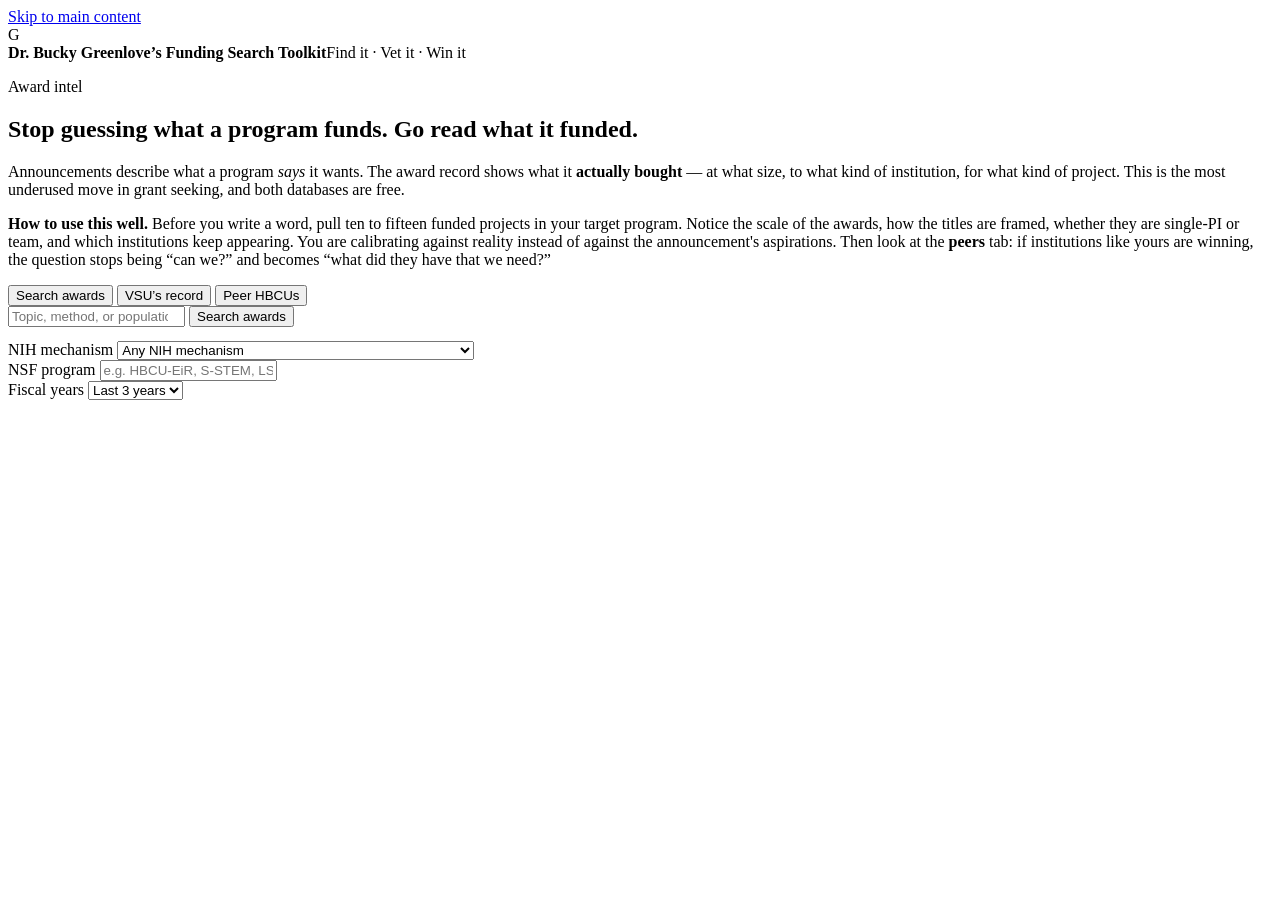
==== awards.html @ 8340f930 "Initial commit — pages, config, README" ====
<!DOCTYPE html>
<html lang="en">
<head>
<meta charset="utf-8">
<meta name="viewport" content="width=device-width,initial-scale=1">
<title>Award Intel — Dr. Bucky Greenlove’s Funding Search Toolkit</title>
<meta name="description" content="What actually got funded: recent awards by program, Virginia State University's own award record, and what peer HBCUs are winning — live from NIH RePORTER and NSF Award Search.">
<link rel="preconnect" href="https://fonts.googleapis.com"><link rel="preconnect" href="https://fonts.gstatic.com" crossorigin>
<link href="https://fonts.googleapis.com/css2?family=Fraunces:opsz,wght@9..144,600;9..144,700&family=Public+Sans:ital,wght@0,400;0,600;0,700;1,400&display=swap" rel="stylesheet">
<link rel="stylesheet" href="assets/style.css?v=f9cb0a4c">
<link rel="icon" href="data:image/svg+xml,<svg xmlns='http://www.w3.org/2000/svg' viewBox='0 0 100 100'><rect width='100' height='100' rx='12' fill='%2314291F'/><text y='72' x='50' font-size='62' text-anchor='middle' fill='%23B34A1E' font-family='Georgia,serif' font-weight='bold'>G</text></svg>">
</head>
<body>
<a class="skip" href="#main">Skip to main content</a>
<header class="site">
  <div class="wrap"><div class="brandbar">
    <div class="mark" aria-hidden="true">G</div>
    <div class="brandtxt"><strong>Dr. Bucky Greenlove’s Funding Search Toolkit</strong><span>Find it · Vet it · Win it</span></div>
  </div></div>
  <nav class="main" aria-label="Main"><div class="wrap navslot"></div></nav>
</header>

<section class="hero">
  <div class="wrap">
    <p class="kicker">Award intel</p>
    <h1>Stop guessing what a program funds. Go read what it funded.</h1>
    <p>Announcements describe what a program <em>says</em> it wants. The award record shows what it <strong>actually bought</strong> — at what size, to what kind of institution, for what kind of project. This is the most underused move in grant seeking, and both databases are free.</p>
  </div>
</section>

<main id="main"><div class="wrap">

  <div class="note"><strong>How to use this well.</strong> Before you write a word, pull ten to fifteen funded projects in your target program. Notice the scale of the awards, how the titles are framed, whether they are single-PI or team, and which institutions keep appearing. You are calibrating against reality instead of against the announcement's aspirations. Then look at the <strong>peers</strong> tab: if institutions like yours are winning, the question stops being “can we?” and becomes “what did they have that we need?”</p></div>

  <div class="tabs" role="tablist">
    <button role="tab" id="tab-prog" aria-controls="p-prog" aria-selected="true">Search awards</button>
    <button role="tab" id="tab-vsu" aria-controls="p-vsu" aria-selected="false">VSU’s record</button>
    <button role="tab" id="tab-peer" aria-controls="p-peer" aria-selected="false">Peer HBCUs</button>
  </div>

  <!-- ======== SEARCH ======== -->
  <div id="p-prog" role="tabpanel" aria-labelledby="tab-prog">
    <form class="card" id="fProg" style="margin-bottom:1.2rem">
      <div class="searchbig" style="margin-bottom:.9rem">
        <input type="search" id="qText" placeholder="Topic, method, or population — e.g. health disparities, teacher preparation, food security" aria-label="Search funded awards">
        <button class="btn orange" type="submit">Search awards</button>
      </div>
      <div class="grid g3" style="gap:.8rem">
        <div><label for="qMech">NIH mechanism</label>
          <select id="qMech">
            <option value="">Any NIH mechanism</option>
            <option value="R15">R15 — AREA/REAP (undergraduate-serving institutions)</option>
            <option value="SC1,SC2,SC3">SC1–SC3 — SCORE (MSI-focused)</option>
            <option value="R01">R01 — the standard research project</option>
            <option value="R21">R21 — exploratory/developmental</option>
            <option value="R03">R03 — small grant</option>
            <option value="U54,P20">U54 / P20 — centers and partnerships (RCMI-type)</option>
            <option value="K01,K08,K23,K99">K-series — career development</option>
            <option value="R25,T34,R16">R25 / T34 / R16 — education and training</option>
          </select></div>
        <div><label for="qNsf">NSF program</label>
          <input type="text" id="qNsf" placeholder="e.g. HBCU-EiR, S-STEM, LSAMP"></div>
        <div><label for="qYears">Fiscal years</label>
          <select id="qYears">
            <option value="2025,2026">Last 2 years</option>
            <option value="2024,2025,2026" selected>Last 3 years</option>
            <option value="2022,2023,2024,2025,2026">Last 5 years</option>
          </select></div>
      </div>
    </form>
    <div id="outProg"></div>
  </div>

  <!-- ======== VSU ======== -->
  <div id="p-vsu" role="tabpanel" aria-labelledby="tab-vsu" hidden>
    <div class="note ok"><strong>Why this matters beyond curiosity.</strong> Capacity narratives, institutional-commitment sections, and “prior support” statements all need real numbers, and reviewers distrust narratives without them. This is also the fastest way to find an internal collaborator who has already won from the agency you are targeting.</div>
    <div class="toolbar">
      <label for="vsuOrg" class="sr">Institution</label>
      <input type="text" id="vsuOrg" value="VIRGINIA STATE UNIVERSITY" style="max-width:340px">
      <button class="btn orange sm" id="vsuGo">Pull award record</button>
      <span class="spacer"></span>
      <button class="btn ghost sm" id="vsuCsv" disabled>⬇ CSV</button>
    </div>
    <div id="outVsu"></div>
  </div>

  <!-- ======== PEERS ======== -->
  <div id="p-peer" role="tabpanel" aria-labelledby="tab-peer" hidden>
    <div class="note"><strong>The comparison set.</strong> Howard · NC A&amp;T · Morgan State · Florida A&amp;M · Jackson State · Tennessee State · Prairie View A&amp;M · Alabama A&amp;M · Delaware State · Norfolk State · Hampton · Clark Atlanta · Tuskegee · Texas Southern · Virginia State. NSF results are not restricted to this list — NSF’s API filters by program and keyword rather than by institution set, so read the NSF rows as national context.</div>
    <form class="card" id="fPeer" style="margin-bottom:1.2rem">
      <div class="searchbig">
        <label for="peerText" class="sr">Topic filter for peer comparison</label>
        <input type="search" id="peerText" placeholder="Optional topic filter — leave blank to see everything these institutions won">
        <button class="btn orange" type="submit">Compare</button>
      </div>
    </form>
    <div id="outPeer"></div>
  </div>

</div></main>
<footer class="site"><div class="wrap footslot"></div></footer>
<script src="assets/app.js?v=0dada977"></script>
<script>
(function(){
'use strict';
var LAST={};

var tabs=[['tab-prog','p-prog'],['tab-vsu','p-vsu'],['tab-peer','p-peer']];
tabs.forEach(function(t){
  document.getElementById(t[0]).addEventListener('click',function(){
    tabs.forEach(function(o){
      document.getElementById(o[0]).setAttribute('aria-selected',o[0]===t[0]?'true':'false');
      document.getElementById(o[1]).hidden=o[0]!==t[0];
    });
  });
});

function money(n){
  if(!n) return '—';
  if(n>=1e6) return '$'+(n/1e6).toFixed(n%1e6===0?0:2)+'M';
  if(n>=1e3) return '$'+Math.round(n/1e3)+'K';
  return '$'+n;
}
function card(a){
  var e=TK.esc;
  return '<article class="res '+(a.source==='NIH'?'federal':'foundation')+'">'+
    '<h3><a href="'+e(a.url)+'" target="_blank" rel="noopener">'+e(a.title||'(untitled)')+'</a></h3>'+
    '<p class="spons">'+e(a.org)+(a.state?' · '+e(a.state):'')+'</p>'+
    '<div class="meta">'+
      '<span><b>'+e(a.source)+'</b>'+(a.admin&&a.admin!==a.source?' '+e(a.admin):'')+'</span>'+
      '<span><b>Award:</b> '+e(money(a.amount))+'</span>'+
      '<span><b>FY:</b> '+e(a.year||'—')+'</span>'+
      (a.program?'<span><b>Program:</b> '+e(a.program)+'</span>':'')+
      (a.pi?'<span><b>PI:</b> '+e(a.pi)+'</span>':'')+
    '</div></article>';
}
function summary(d,label){
  var e=TK.esc;
  var h='<div class="grid g3" style="margin-bottom:1.2rem">'+
    '<div class="stat"><b>'+d.count+'</b><span>awards found'+(label?' — '+e(label):'')+'</span></div>'+
    '<div class="stat"><b>'+money(d.totalDollars)+'</b><span>total obligated across these awards</span></div>'+
    '<div class="stat"><b>'+money(d.medianAward)+'</b><span>median award size — size your ask to this</span></div>'+
  '</div>';
  if(d.topOrgs&&d.topOrgs.length>1){
    h+='<h3>Who is winning</h3><div class="scroll"><table class="tbl"><thead><tr><th>Institution</th><th style="width:130px">Total</th></tr></thead><tbody>'+
      d.topOrgs.map(function(o){return '<tr><td>'+e(o.key)+'</td><td>'+money(o.value)+'</td></tr>';}).join('')+
    '</tbody></table></div>';
  }
  if(d.topPrograms&&d.topPrograms.length>1){
    h+='<h3>Most common mechanisms and programs</h3><div class="chips" style="margin-bottom:1rem">'+
      d.topPrograms.map(function(p){return '<span class="chip">'+e(p.key)+' · '+p.value+'</span>';}).join('')+'</div>';
  }
  return h;
}
function run(body,box,label,key){
  var el=document.getElementById(box);
  el.innerHTML='<div class="empty"><span class="spin" style="border-color:rgba(30,39,33,.25);border-top-color:var(--green)"></span> Querying NIH RePORTER and NSF Award Search…</div>';
  return fetch('/.netlify/functions/awards',{method:'POST',headers:{'Content-Type':'application/json'},body:JSON.stringify(body)})
    .then(function(r){return r.json();})
    .then(function(d){
      if(key) LAST[key]=d;
      if(d.error&&!(d.hits||[]).length){ el.innerHTML='<div class="note danger"><strong>'+TK.esc(d.error)+'</strong> '+TK.esc(d.detail||'')+'</div>'; return d; }
      if(!d.hits||!d.hits.length){
        el.innerHTML='<div class="empty"><h3>No awards matched.</h3><p>Both databases match literally. Try a broader term, drop the mechanism filter, or widen the year range. A genuinely empty result is itself informative — it may mean the program is new, or that you are describing the work in vocabulary the agency does not use.</p></div>';
        return d;
      }
      el.innerHTML=summary(d,label)+'<h3>The awards</h3>'+d.hits.map(card).join('')+
        (d.errors&&d.errors.length?'<div class="note warn" style="margin-top:1rem"><strong>Partial results.</strong> One source did not respond: '+TK.esc(d.errors.join('; '))+'</div>':'');
      return d;
    })
    .catch(function(){
      el.innerHTML='<div class="note danger"><strong>Could not reach the award databases.</strong> Try again in a moment, or search directly at <a href="https://reporter.nih.gov/" rel="noopener">RePORTER</a> and <a href="https://www.nsf.gov/awardsearch/" rel="noopener">NSF Award Search</a>.</div>';
    });
}

document.getElementById('fProg').addEventListener('submit',function(e){
  e.preventDefault();
  var mech=document.getElementById('qMech').value;
  run({mode:'program',
       text:document.getElementById('qText').value.trim(),
       activityCodes:mech?mech.split(','):[],
       nsfProgram:document.getElementById('qNsf').value.trim(),
       years:document.getElementById('qYears').value.split(',').map(Number),
       limit:40},'outProg',document.getElementById('qText').value.trim()||'all');
});
document.getElementById('vsuGo').addEventListener('click',function(){
  var org=document.getElementById('vsuOrg').value.trim();
  run({mode:'org',org:org,years:[2021,2022,2023,2024,2025,2026],limit:50},'outVsu',org,'vsu')
    .then(function(d){ document.getElementById('vsuCsv').disabled=!(d&&d.hits&&d.hits.length); });
});
document.getElementById('vsuCsv').addEventListener('click',function(){
  var d=LAST.vsu; if(!d||!d.hits) return;
  TK.csv(d.hits.map(function(a){
    return {Source:a.source,Title:a.title,Institution:a.org,Amount:a.amount,'Fiscal year':a.year,
            Program:a.program,PI:a.pi,'Award number':a.num,URL:a.url};
  }),'award-record.csv');
});
document.getElementById('fPeer').addEventListener('submit',function(e){
  e.preventDefault();
  run({mode:'peers',text:document.getElementById('peerText').value.trim(),
       years:[2023,2024,2025,2026],limit:50},'outPeer','peer institutions');
});

/* Deep link: awards.html?q=health+disparities runs the search on load */
var pre=new URLSearchParams(location.search).get('q');
if(pre){ document.getElementById('qText').value=pre; document.getElementById('fProg').dispatchEvent(new Event('submit')); }
})();
</script>
</body>
</html>
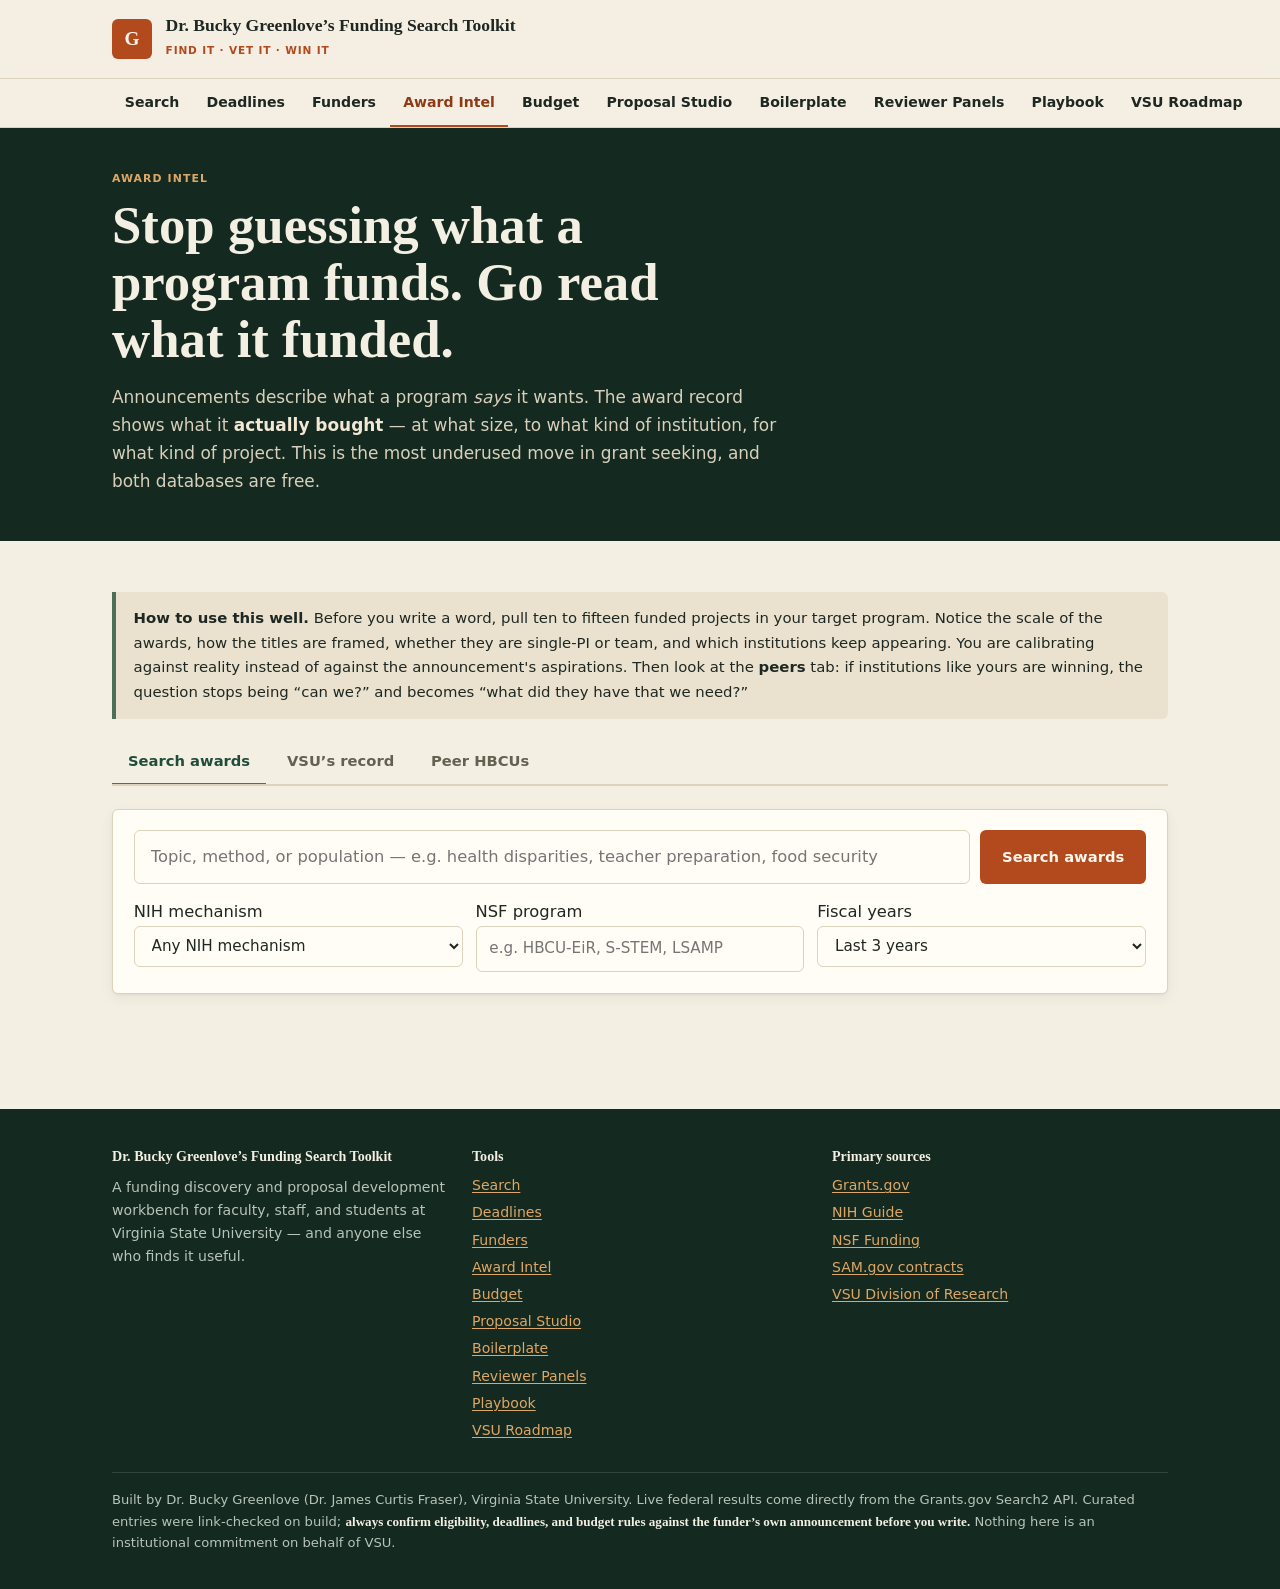
==== commit 8d7e472c: "Add Foundation 990s page" ====
--- a/awards.html
+++ b/awards.html
@@ -7,7 +7,7 @@
 <meta name="description" content="What actually got funded: recent awards by program, Virginia State University's own award record, and what peer HBCUs are winning — live from NIH RePORTER and NSF Award Search.">
 <link rel="preconnect" href="https://fonts.googleapis.com"><link rel="preconnect" href="https://fonts.gstatic.com" crossorigin>
 <link href="https://fonts.googleapis.com/css2?family=Fraunces:opsz,wght@9..144,600;9..144,700&family=Public+Sans:ital,wght@0,400;0,600;0,700;1,400&display=swap" rel="stylesheet">
-<link rel="stylesheet" href="assets/style.css?v=f9cb0a4c">
+<link rel="stylesheet" href="assets/style.css?v=ec5a332d">
 <link rel="icon" href="data:image/svg+xml,<svg xmlns='http://www.w3.org/2000/svg' viewBox='0 0 100 100'><rect width='100' height='100' rx='12' fill='%2314291F'/><text y='72' x='50' font-size='62' text-anchor='middle' fill='%23B34A1E' font-family='Georgia,serif' font-weight='bold'>G</text></svg>">
 </head>
 <body>
@@ -99,7 +99,7 @@
 
 </div></main>
 <footer class="site"><div class="wrap footslot"></div></footer>
-<script src="assets/app.js?v=0dada977"></script>
+<script src="assets/app.js?v=b1414f6b"></script>
 <script>
 (function(){
 'use strict';
--- a/assets/style.css
+++ b/assets/style.css
@@ -0,0 +1,209 @@
+/* Dr. Bucky Greenlove's Funding Search Toolkit
+   Design system matched to the Research Project Toolkit:
+   Fraunces + Public Sans, cream ground, deep-green bands, rust accents. */
+:root{
+  /* core palette — taken from the Research Project Toolkit */
+  --ink:#1E2721; --bg:#F4EFE3; --cream:#F4EFE3; --paper:#FFFDF6;
+  --tint:#EAE2CF; --line:#DCD3BC; --line-s:#EDE6D6; --muted:#63614F;
+  --green:#1F4D3A; --deep:#14291F; --olive:#4E6E58;
+  --rust:#B34A1E; --rust-d:#8E3A16; --amber:#8A5C10; --sand:#DFA765;
+  /* semantic */
+  --ok:#1F4D3A; --warn:#8A5C10; --danger:#9B2C14; --info:#4E6E58;
+  --r:6px;
+  --shadow:0 1px 2px rgba(30,39,33,.05),0 4px 14px rgba(30,39,33,.06);
+  --shadow-l:0 2px 6px rgba(30,39,33,.07),0 12px 30px rgba(30,39,33,.11);
+  --sans:'Public Sans',system-ui,-apple-system,BlinkMacSystemFont,'Segoe UI',sans-serif;
+  --serif:Fraunces,Georgia,'Times New Roman',serif;
+}
+*,*::before,*::after{box-sizing:border-box}
+html{scroll-behavior:smooth}
+body{margin:0;font-family:var(--sans);font-size:1.02rem;line-height:1.65;color:var(--ink);background:var(--bg);-webkit-font-smoothing:antialiased}
+h1,h2,h3,h4{font-family:var(--serif);color:var(--ink);font-weight:600}
+h1{font-size:clamp(2.1rem,4.6vw,3.3rem);line-height:1.08;margin:.6rem 0 1rem}
+h2{font-size:clamp(1.55rem,3vw,2.2rem);color:var(--green);margin:2.2rem 0 .6rem;line-height:1.18}
+h3{font-size:1.04rem;font-weight:700;margin:1.6rem 0 .4rem;line-height:1.3}
+h4{font-size:.95rem;font-family:var(--sans);font-weight:700;margin:1.2rem 0 .4rem}
+p{margin:0 0 1rem}
+a{color:var(--rust-d);text-decoration-thickness:1px;text-underline-offset:2px}
+a:hover{color:var(--green)}
+code,kbd{font-family:ui-monospace,SFMono-Regular,Menlo,Consolas,monospace;font-size:.88em;background:var(--tint);padding:.12em .38em;border-radius:4px;color:var(--deep)}
+:focus-visible{outline:3px solid var(--rust);outline-offset:2px;border-radius:4px}
+.skip{position:absolute;left:-9999px;top:0;background:var(--deep);color:var(--cream);padding:.7rem 1.1rem;z-index:200}
+.skip:focus{left:.5rem;top:.5rem}
+.wrap{max-width:1120px;margin:0 auto;padding:0 clamp(1.1rem,4vw,2rem)}
+.narrow{max-width:840px}
+
+/* ---------- header ---------- */
+header.site{position:sticky;top:0;z-index:50;background:rgba(244,239,227,.94);backdrop-filter:blur(6px);border-bottom:1px solid var(--line)}
+.brandbar{display:flex;align-items:center;gap:.85rem;padding:.95rem 0;flex-wrap:wrap}
+.mark{width:40px;height:40px;border-radius:var(--r);background:var(--rust);display:grid;place-items:center;font-family:var(--serif);font-weight:700;font-size:1.2rem;color:#FFF8EE;flex:none}
+.brandtxt strong{display:block;font-family:var(--serif);font-size:1.1rem;color:var(--ink);line-height:1.2;font-weight:600}
+.brandtxt span{font-size:.66rem;color:var(--rust);letter-spacing:.08em;text-transform:uppercase;font-weight:700}
+nav.main{border-top:1px solid var(--line);overflow-x:auto;scrollbar-width:thin}
+nav.main ul{display:flex;list-style:none;margin:0;padding:0;gap:.1rem;min-width:max-content}
+nav.main a{display:block;padding:.7rem .8rem;color:var(--ink);text-decoration:none;font-size:.88rem;font-weight:600;border-bottom:2px solid transparent;white-space:nowrap}
+nav.main a:hover{color:var(--rust-d);background:rgba(220,211,188,.35)}
+nav.main a[aria-current=page]{color:var(--rust-d);border-bottom-color:var(--rust)}
+
+/* ---------- hero ---------- */
+.hero{position:relative;overflow:hidden;background:var(--deep);color:var(--cream);padding:2.6rem 0 2.8rem}
+.hero h1{color:var(--cream);max-width:22ch}
+.hero p{max-width:62ch;color:#D8D0BC;font-size:1.06rem;margin-bottom:0}
+.hero strong{color:#F2E8D5}
+.hero .kicker{color:var(--sand);font-weight:700;font-size:.68rem;letter-spacing:.1em;text-transform:uppercase;margin-bottom:.5rem}
+.band{background:var(--tint)}
+
+/* ---------- layout ---------- */
+main{padding:2rem 0 4rem}
+.cols{display:grid;grid-template-columns:290px 1fr;gap:1.75rem;align-items:start}
+@media(max-width:900px){.cols{grid-template-columns:1fr}}
+.card{background:var(--paper);border:1px solid var(--line);border-radius:var(--r);padding:1.3rem;box-shadow:var(--shadow)}
+.grid{display:grid;gap:1rem}
+.g2{grid-template-columns:repeat(auto-fit,minmax(300px,1fr))}
+.g3{grid-template-columns:repeat(auto-fit,minmax(250px,1fr))}
+
+/* ---------- filters ---------- */
+.filters{position:sticky;top:6.2rem}
+@media(max-width:900px){.filters{position:static}}
+.fgroup{border-bottom:1px solid var(--line-s);padding:.85rem 0}
+.fgroup:last-child{border-bottom:0;padding-bottom:0}
+.fgroup>summary{cursor:pointer;font-weight:700;font-size:.72rem;color:var(--rust);text-transform:uppercase;letter-spacing:.08em;list-style:none;display:flex;justify-content:space-between;align-items:center}
+.fgroup>summary::-webkit-details-marker{display:none}
+.fgroup>summary::after{content:"−";font-size:1.1rem;color:var(--muted)}
+.fgroup:not([open])>summary::after{content:"+"}
+.fgroup .opts{margin-top:.7rem;max-height:250px;overflow:auto}
+label.opt{display:flex;gap:.55rem;align-items:flex-start;font-size:.9rem;padding:.24rem 0;cursor:pointer;color:var(--ink)}
+label.opt input{margin-top:.32rem;accent-color:var(--green);flex:none}
+label.opt .n{margin-left:auto;color:var(--muted);font-size:.78rem;font-variant-numeric:tabular-nums;padding-left:.4rem}
+
+/* ---------- forms ---------- */
+input[type=text],input[type=search],input[type=number],input[type=date],select,textarea{width:100%;padding:.62rem .8rem;border:1px solid var(--line);border-radius:var(--r);font:inherit;font-size:.95rem;color:var(--ink);background:var(--paper)}
+textarea{min-height:110px;resize:vertical;font-size:.9rem}
+.searchbig{display:flex;gap:.6rem;flex-wrap:wrap}
+.searchbig input{flex:1;min-width:240px;font-size:1.02rem;padding:.78rem 1rem}
+.btn{display:inline-flex;align-items:center;gap:.45rem;padding:.72rem 1.25rem;border-radius:var(--r);border:2px solid transparent;font:inherit;font-size:.92rem;font-weight:700;cursor:pointer;text-decoration:none;background:var(--green);color:#F4EFE3;transition:background .15s,border-color .15s}
+.btn:hover{background:var(--deep);color:#F4EFE3}
+.btn.orange{background:var(--rust);color:#FFF8EE}
+.btn.orange:hover{background:var(--rust-d);color:#FFF8EE}
+.btn.ghost{background:var(--paper);color:var(--ink);border-color:var(--line)}
+.btn.ghost:hover{background:var(--tint);color:var(--rust-d);border-color:var(--sand)}
+.btn.sm{padding:.4rem .75rem;font-size:.82rem}
+.btn:disabled{opacity:.5;cursor:not-allowed}
+.toolbar{display:flex;gap:.6rem;align-items:center;flex-wrap:wrap;margin-bottom:1rem}
+.toolbar .count{font-weight:700;color:var(--ink);font-size:.95rem}
+.toolbar .spacer{flex:1}
+
+/* ---------- tabs ---------- */
+.tabs{display:flex;gap:.3rem;border-bottom:2px solid var(--line);margin-bottom:1.4rem;overflow-x:auto}
+.tabs button{background:none;border:0;border-bottom:3px solid transparent;margin-bottom:-2px;padding:.65rem 1rem;font:inherit;font-weight:700;font-size:.92rem;color:var(--muted);cursor:pointer;white-space:nowrap}
+.tabs button[aria-selected=true]{color:var(--green);border-bottom-color:var(--rust)}
+.tabs button:hover{color:var(--rust-d)}
+
+/* ---------- results ---------- */
+.res{background:var(--paper);border:1px solid var(--line);border-left:4px solid var(--green);border-radius:var(--r);padding:1.05rem 1.15rem;margin-bottom:.85rem;box-shadow:var(--shadow);transition:box-shadow .15s}
+.res:hover{box-shadow:var(--shadow-l)}
+.res.federal{border-left-color:var(--green)}
+.res.foundation{border-left-color:var(--rust)}
+.res.state{border-left-color:var(--olive)}
+.res.nonprofit{border-left-color:var(--amber)}
+.res h3{margin:0 0 .3rem;font-size:1.04rem;font-family:var(--sans);font-weight:700;line-height:1.35}
+.res h3 a{color:var(--green);text-decoration:none}
+.res h3 a:hover{text-decoration:underline;color:var(--rust-d)}
+.res .spons{font-size:.85rem;color:var(--muted);font-weight:600;margin-bottom:.5rem}
+.res .desc{font-size:.93rem;margin:0 0 .7rem}
+.res .meta{display:flex;flex-wrap:wrap;gap:.4rem .9rem;font-size:.83rem;color:var(--ink);border-top:1px solid var(--line-s);padding-top:.6rem}
+.res .meta b{font-weight:700}
+.res .elig{font-size:.85rem;color:var(--muted);margin:.5rem 0 0;padding-top:.5rem;border-top:1px dotted var(--line)}
+.chips{display:flex;flex-wrap:wrap;gap:.32rem;margin:.55rem 0 0}
+.chip{font-size:.66rem;font-weight:700;padding:.18rem .5rem;border-radius:20px;background:var(--tint);color:var(--green);border:1px solid var(--line);letter-spacing:.04em;text-transform:uppercase}
+.chip.hbcu{background:#F6E3D6;border-color:#E3B392;color:var(--rust-d)}
+.chip.eval{background:#DCE8E0;border-color:#AFC9B9;color:var(--green)}
+.chip.new{background:#F1E6CC;border-color:#DFC98F;color:var(--amber)}
+.star{background:none;border:0;cursor:pointer;font-size:1.25rem;line-height:1;color:var(--muted);padding:0 0 0 .5rem;float:right}
+.star:hover{color:var(--rust)}
+.star[aria-pressed=true]{color:var(--amber)}
+.due{font-weight:700;font-size:.76rem;padding:.16rem .5rem;border-radius:4px;white-space:nowrap;letter-spacing:.02em}
+.due.soon{background:#F7DED6;color:var(--danger)}
+.due.near{background:#F5E7C8;color:var(--amber)}
+.due.open{background:#DCE8E0;color:var(--green)}
+.empty{text-align:center;padding:3rem 1rem;color:var(--muted)}
+.empty h3{color:var(--green);font-size:1.3rem;font-family:var(--serif)}
+
+/* ---------- callouts ---------- */
+.note{border-left:4px solid var(--olive);background:var(--tint);padding:.9rem 1.1rem;border-radius:0 var(--r) var(--r) 0;margin:1.2rem 0;font-size:.93rem}
+.note.warn{border-left-color:var(--amber);background:#F6ECD5}
+.note.danger{border-left-color:var(--danger);background:#F8E5DE}
+.note.ok{border-left-color:var(--green);background:#E2ECE4}
+.note p:last-child{margin-bottom:0}
+
+/* ---------- tables ---------- */
+.tbl{width:100%;border-collapse:collapse;font-size:.9rem;margin:1rem 0;background:var(--paper)}
+.tbl th,.tbl td{text-align:left;padding:.62rem .8rem;border-bottom:1px solid var(--line);vertical-align:top}
+.tbl th{background:var(--green);color:var(--cream);font-weight:700;font-size:.72rem;text-transform:uppercase;letter-spacing:.07em}
+.tbl tbody tr:nth-child(even){background:#FBF7EC}
+.scroll{overflow-x:auto;-webkit-overflow-scrolling:touch}
+
+/* ---------- prompt blocks ---------- */
+.prompt{background:var(--deep);color:#DCE4DA;border-radius:var(--r);overflow:hidden;margin:1rem 0;box-shadow:var(--shadow)}
+.prompt .ptop{display:flex;align-items:center;gap:.6rem;padding:.6rem .9rem;background:rgba(244,239,227,.08);border-bottom:1px solid rgba(244,239,227,.14)}
+.prompt .ptop b{font-size:.8rem;color:var(--cream);letter-spacing:.03em}
+.prompt .ptop .spacer{flex:1}
+.prompt pre{margin:0;padding:1rem;font-family:ui-monospace,SFMono-Regular,Menlo,Consolas,monospace;font-size:.79rem;line-height:1.6;white-space:pre-wrap;word-break:break-word;max-height:420px;overflow:auto;color:#DCE4DA}
+.copy{background:rgba(244,239,227,.16);color:var(--cream);border:0;border-radius:4px;padding:.32rem .7rem;font:inherit;font-size:.76rem;font-weight:700;cursor:pointer}
+.copy:hover{background:var(--rust)}
+.copy.done{background:var(--olive)}
+
+/* ---------- timeline ---------- */
+.tl{list-style:none;margin:1.4rem 0;padding:0 0 0 1.9rem;border-left:2px solid var(--line);position:relative}
+.tl li{position:relative;padding:0 0 1.5rem}
+.tl li::before{content:"";position:absolute;left:calc(-1.9rem - 7px);top:.42rem;width:13px;height:13px;border-radius:50%;background:var(--rust);border:3px solid var(--bg);box-shadow:0 0 0 2px var(--rust)}
+.tl li.gate::before{background:var(--danger);box-shadow:0 0 0 2px var(--danger)}
+.tl li.done::before{background:var(--olive);box-shadow:0 0 0 2px var(--olive)}
+.tl .when{font-weight:700;color:var(--rust);font-size:.68rem;text-transform:uppercase;letter-spacing:.08em;display:block;margin-bottom:.15rem}
+.tl .what{font-weight:700;color:var(--ink);display:block;margin-bottom:.2rem;font-family:var(--serif);font-size:1.02rem}
+.tl p{font-size:.9rem;margin:0;color:var(--ink)}
+
+/* ---------- misc ---------- */
+.stat{background:var(--paper);border:1px solid var(--line);border-radius:var(--r);padding:1rem 1.1rem;box-shadow:var(--shadow)}
+.stat b{display:block;font-family:var(--serif);font-size:1.9rem;color:var(--rust);line-height:1.1;font-weight:600}
+.stat span{font-size:.85rem;color:var(--muted);font-weight:600}
+.lead{font-size:1.08rem}
+.tocbox{background:var(--paper);border:1px solid var(--line);border-radius:var(--r);padding:1rem 1.2rem;margin:1.2rem 0}
+.tocbox strong{font-family:var(--serif);color:var(--green)}
+.tocbox ol{margin:.4rem 0 0;padding-left:1.2rem;font-size:.92rem}
+.tocbox li{margin:.22rem 0}
+details.acc{background:var(--paper);border:1px solid var(--line);border-radius:var(--r);margin:.7rem 0;box-shadow:var(--shadow)}
+details.acc>summary{cursor:pointer;padding:.9rem 1.1rem;font-weight:600;font-family:var(--serif);color:var(--green);font-size:1.02rem;list-style:none;display:flex;gap:.6rem;align-items:center}
+details.acc>summary::-webkit-details-marker{display:none}
+details.acc>summary::before{content:"▸";color:var(--rust);font-size:1rem;flex:none}
+details.acc[open]>summary::before{content:"▾"}
+details.acc .body{padding:0 1.1rem 1.1rem;border-top:1px solid var(--line-s);padding-top:.9rem}
+.badge{display:inline-block;font-size:.64rem;font-weight:700;letter-spacing:.07em;text-transform:uppercase;padding:.16rem .45rem;border-radius:4px;background:var(--tint);color:var(--green);border:1px solid var(--line)}
+.badge.v{background:#DCE8E0;color:var(--green);border-color:#AFC9B9}
+.badge.u{background:#F5E7C8;color:var(--amber);border-color:#DFC98F}
+hr{border:0;border-top:1px solid var(--line);margin:2rem 0}
+footer.site{background:var(--deep);color:#B7C4B9;padding:2.2rem 0;font-size:.88rem;margin-top:2rem}
+footer.site a{color:var(--sand)}
+footer.site a:hover{color:#FFF8EE}
+footer.site strong{color:var(--cream);font-family:var(--serif);font-weight:600}
+.foot-grid{display:grid;grid-template-columns:repeat(auto-fit,minmax(210px,1fr));gap:1.5rem}
+.foot-grid ul{list-style:none;margin:.4rem 0 0;padding:0}
+.foot-grid li{margin:.25rem 0}
+.sr{position:absolute;width:1px;height:1px;overflow:hidden;clip:rect(0,0,0,0);white-space:nowrap}
+.spin{display:inline-block;width:15px;height:15px;border:2px solid rgba(244,239,227,.35);border-top-color:var(--cream);border-radius:50%;animation:sp .7s linear infinite}
+@keyframes sp{to{transform:rotate(360deg)}}
+@media print{header.site,nav.main,footer.site,.filters,.toolbar,.copy{display:none!important}body{background:#fff;font-size:11pt}.cols{grid-template-columns:1fr}}
+
+/* ---------- copyable document blocks (boilerplate) ---------- */
+.prompt.doc{background:var(--paper);color:var(--ink);border:1px solid var(--line)}
+.prompt.doc .ptop{background:var(--tint);border-bottom:1px solid var(--line)}
+.prompt.doc .ptop b{color:var(--green)}
+.prompt.doc pre{color:var(--ink);font-family:var(--sans);font-size:.93rem;line-height:1.6;max-height:none}
+.prompt.doc .copy{background:var(--green);color:var(--cream)}
+.prompt.doc .copy:hover{background:var(--rust)}
+.prompt.doc .copy.done{background:var(--olive)}
+.need{background:#F6E3D6;color:var(--rust-d);font-weight:700;padding:.05em .3em;border-radius:3px;box-decoration-break:clone;-webkit-box-decoration-break:clone}
+.idgrid{display:grid;grid-template-columns:repeat(auto-fit,minmax(220px,1fr));gap:.6rem;margin:1rem 0}
+.idcell{background:var(--paper);border:1px solid var(--line);border-radius:var(--r);padding:.6rem .8rem}
+.idcell b{display:block;font-size:.66rem;text-transform:uppercase;letter-spacing:.07em;color:var(--rust);font-family:var(--sans);font-weight:700}
+.idcell span{font-family:ui-monospace,SFMono-Regular,Menlo,Consolas,monospace;font-size:.95rem;color:var(--ink)}
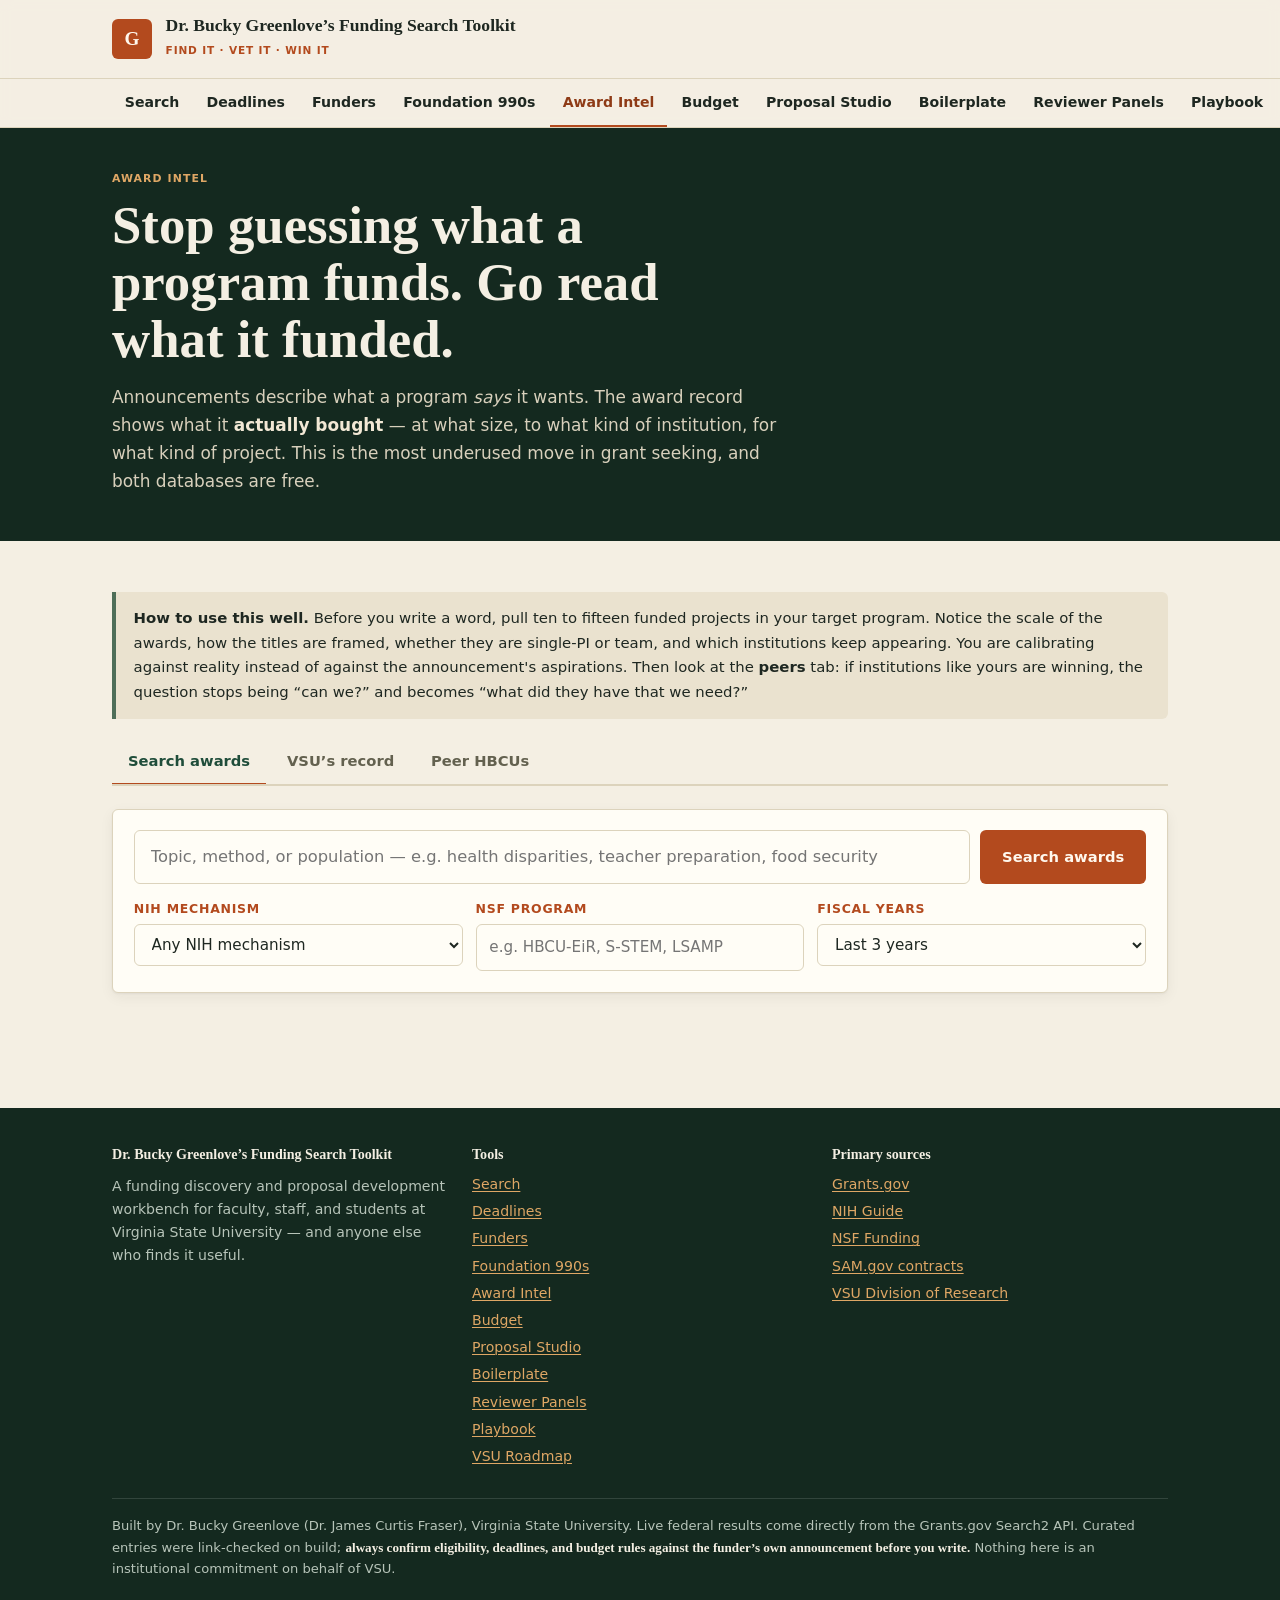
==== commit 435c18bd: "Add pipeline tracker; confirm F&A at 44%" ====
--- a/awards.html
+++ b/awards.html
@@ -7,7 +7,7 @@
 <meta name="description" content="What actually got funded: recent awards by program, Virginia State University's own award record, and what peer HBCUs are winning — live from NIH RePORTER and NSF Award Search.">
 <link rel="preconnect" href="https://fonts.googleapis.com"><link rel="preconnect" href="https://fonts.gstatic.com" crossorigin>
 <link href="https://fonts.googleapis.com/css2?family=Fraunces:opsz,wght@9..144,600;9..144,700&family=Public+Sans:ital,wght@0,400;0,600;0,700;1,400&display=swap" rel="stylesheet">
-<link rel="stylesheet" href="assets/style.css?v=ec5a332d">
+<link rel="stylesheet" href="assets/style.css?v=324c7e13">
 <link rel="icon" href="data:image/svg+xml,<svg xmlns='http://www.w3.org/2000/svg' viewBox='0 0 100 100'><rect width='100' height='100' rx='12' fill='%2314291F'/><text y='72' x='50' font-size='62' text-anchor='middle' fill='%23B34A1E' font-family='Georgia,serif' font-weight='bold'>G</text></svg>">
 </head>
 <body>
@@ -99,7 +99,7 @@
 
 </div></main>
 <footer class="site"><div class="wrap footslot"></div></footer>
-<script src="assets/app.js?v=b1414f6b"></script>
+<script src="assets/app.js?v=3949eac0"></script>
 <script>
 (function(){
 'use strict';
--- a/assets/style.css
+++ b/assets/style.css
@@ -75,6 +75,13 @@
 label.opt{display:flex;gap:.55rem;align-items:flex-start;font-size:.9rem;padding:.24rem 0;cursor:pointer;color:var(--ink)}
 label.opt input{margin-top:.32rem;accent-color:var(--green);flex:none}
 label.opt .n{margin-left:auto;color:var(--muted);font-size:.78rem;font-variant-numeric:tabular-nums;padding-left:.4rem}
+/* Field labels above selects/inputs (awards, foundations, budget). */
+label[for]{display:block;font-weight:700;font-size:.78rem;color:var(--rust);text-transform:uppercase;letter-spacing:.06em;margin-bottom:.32rem}
+/* Small print under a control or beneath a result set. */
+.fine{font-size:.8rem;color:var(--muted);margin:.35rem 0 0}
+/* The header is sticky, so anything scrolled to by script or by a #hash needs
+   clearance or the header sits on top of it. */
+h2,h3,[id]{scroll-margin-top:7.5rem}
 
 /* ---------- forms ---------- */
 input[type=text],input[type=search],input[type=number],input[type=date],select,textarea{width:100%;padding:.62rem .8rem;border:1px solid var(--line);border-radius:var(--r);font:inherit;font-size:.95rem;color:var(--ink);background:var(--paper)}
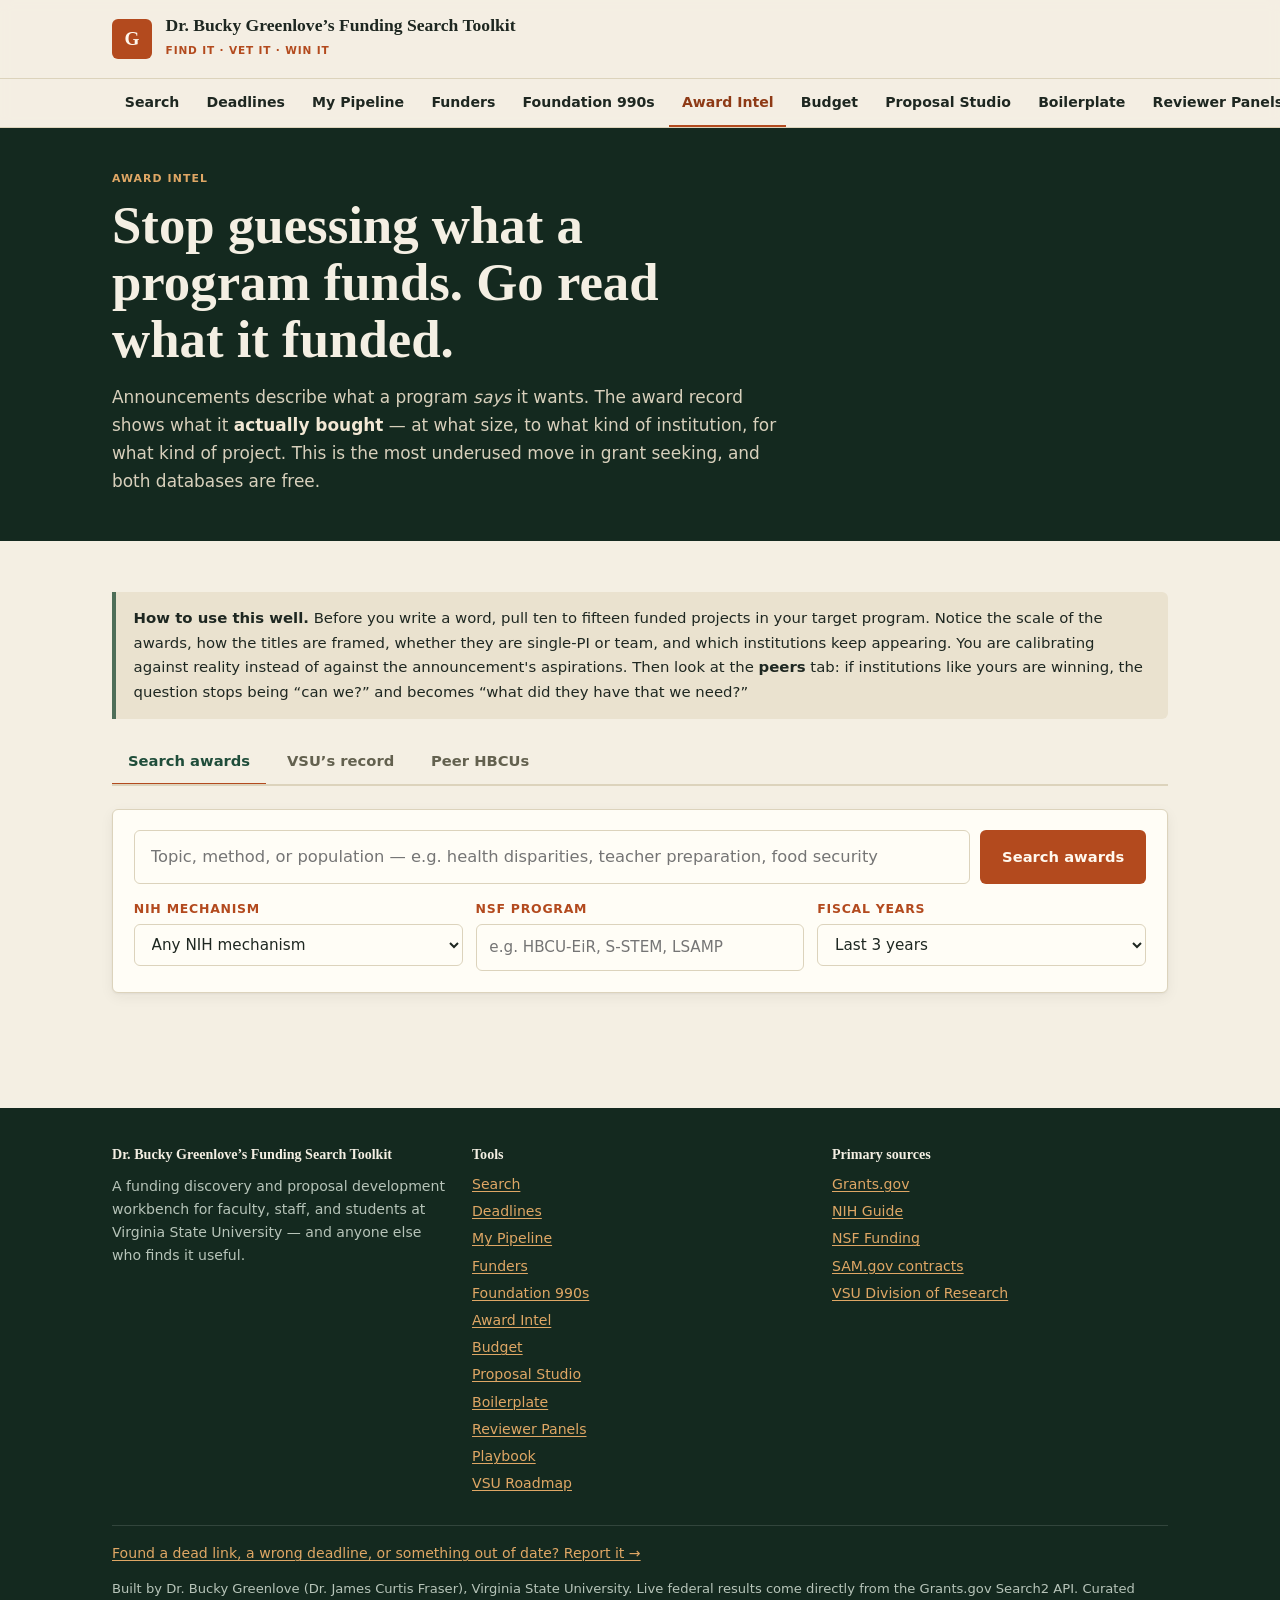
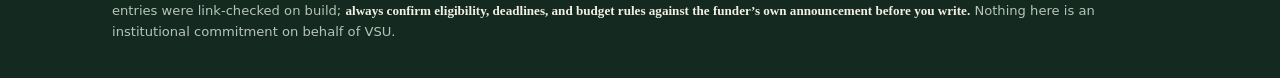
==== commit 1b7c1c87: "Pipeline deadlines to calendar" ====
--- a/awards.html
+++ b/awards.html
@@ -99,7 +99,7 @@
 
 </div></main>
 <footer class="site"><div class="wrap footslot"></div></footer>
-<script src="assets/app.js?v=3949eac0"></script>
+<script src="assets/app.js?v=b8b2bd7e"></script>
 <script>
 (function(){
 'use strict';
--- a/assets/style.css
+++ b/assets/style.css
@@ -61,6 +61,7 @@
 .grid{display:grid;gap:1rem}
 .g2{grid-template-columns:repeat(auto-fit,minmax(300px,1fr))}
 .g3{grid-template-columns:repeat(auto-fit,minmax(250px,1fr))}
+.g4{grid-template-columns:repeat(auto-fit,minmax(190px,1fr))}
 
 /* ---------- filters ---------- */
 .filters{position:sticky;top:6.2rem}
